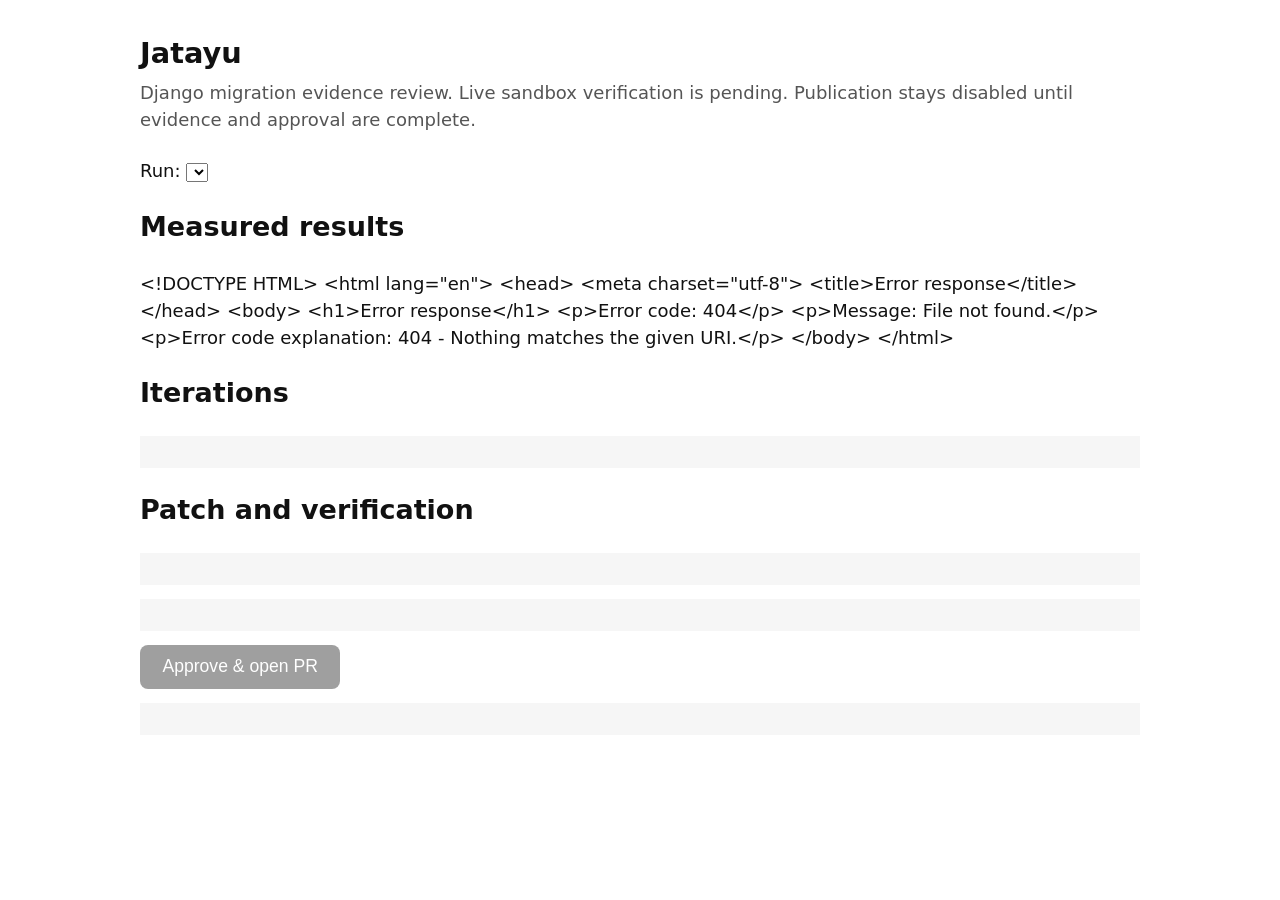
==== static/index.html @ 877a2724 "Jatayu Source" ====
<!doctype html>
<html lang="en">
<head>
<meta charset="utf-8">
<title>Jatayu</title>
<meta name="viewport" content="width=device-width, initial-scale=1">
<style>
  /* Thin control surface, not a dashboard (HACKATHON.md). Large type for the projector. */
  body { font: 18px/1.5 system-ui, sans-serif; margin: 2rem auto; max-width: 1000px; padding: 0 1rem; color: #111; }
  h1 { font-size: 1.8rem; margin: 0 0 .25rem; }
  .sub { color: #555; margin-bottom: 1.5rem; }
  table { border-collapse: collapse; width: 100%; margin: 1rem 0; }
  th, td { border-bottom: 1px solid #ddd; padding: .5rem; text-align: left; }
  .stages { display: flex; gap: .5rem; flex-wrap: wrap; }
  .stage { padding: .3rem .7rem; border-radius: 999px; background: #eee; }
  .stage.done { background: #d6f5dd; } .stage.fail { background: #fbd5d5; }
  button { font-size: 1.1rem; padding: .7rem 1.4rem; border: 0; border-radius: 8px; background: #111; color: #fff; cursor: pointer; }
  button:disabled { opacity: .4; cursor: default; }
  pre { background: #f6f6f6; padding: 1rem; overflow: auto; font-size: 14px; }
</style>
</head>
<body>
<h1>Jatayu</h1>
<div class="sub">Django migration evidence review. Live sandbox verification is pending. Publication stays disabled until evidence and approval are complete.</div>

<label>Run: <select id="run"></select></label>
<div class="stages" id="stages"></div>

<h2>Measured results</h2>
<div id="table">Loading…</div>

<h2>Iterations</h2>
<pre id="iters"></pre>

<h2>Patch and verification</h2>
<pre id="diff"></pre>
<pre id="blockers"></pre>

<button id="approve" disabled>Approve &amp; open PR</button>
<pre id="out"></pre>

<script>
// CP4: stream stages, show the diff list, wire Approve. Every number here comes from runs/*.json.
const $ = (id) => document.getElementById(id);
async function j(url, opts) { const r = await fetch(url, opts); if (!r.ok) throw new Error(await r.text()); return r.json(); }

async function load() {
  const runs = await j('/api/runs');
  $('run').replaceChildren(...runs.map(r => {
    const option = document.createElement('option');
    option.value = r.run_id; option.textContent = r.run_id; return option;
  }));
  const t = await j('/api/table');
  $('table').replaceChildren();
  if (t.rows.length) {
    const table = document.createElement('table');
    for (const [i, values] of [Object.keys(t.rows[0]), ...t.rows.map(Object.values)].entries()) {
      const row = table.insertRow();
      for (const value of values) { const cell = document.createElement(i === 0 ? 'th' : 'td'); cell.textContent = value; row.append(cell); }
    }
    $('table').append(table);
  } else $('table').textContent = 'No recorded runs yet.';
  if (runs.length) { $('run').value = runs[runs.length - 1].run_id; await show($('run').value); }
  else { $('blockers').textContent = 'No migration evidence yet. Complete the verification checkpoint first.'; }
}

async function show(id) {
  $('approve').disabled = true;
  const s = await j(`/api/runs/${encodeURIComponent(id)}`);
  const review = await j(`/api/runs/${encodeURIComponent(id)}/review`);
  if ($('run').value !== id) return;
  const its = s.iterations || [];
  $('stages').textContent = review.ready_for_review ? 'Ready for review' : 'Verification incomplete';
  $('iters').textContent = its.map(i => `#${i.n}: ${JSON.stringify(i.report.suite)} exploits=${JSON.stringify(i.report.exploits.map(e => [e.cve, e.blocked]))}`).join('\n');
  $('diff').textContent = review.diff || 'No reviewable patch available.';
  $('blockers').textContent = review.blockers.join('\n') || 'Evidence checks passed.';
  $('approve').disabled = !review.ready_for_review || !review.publication_available || !!s.pr_url;
  if (!review.publication_available) $('out').textContent = 'PR publication is not implemented yet.';
  $('approve').onclick = async () => {
    $('approve').disabled = true;
    try { $('out').textContent = JSON.stringify(await j(`/api/runs/${encodeURIComponent(id)}/approve`, {
      method: 'POST', headers: { 'Content-Type': 'application/json' }, body: JSON.stringify({patch_sha256: review.patch_sha256})
    }), null, 2); }
    catch (e) { $('out').textContent = e.message; }
  };
}
$('run').onchange = (e) => show(e.target.value).catch(err => $('out').textContent = err.message);
load().catch(e => $('table').textContent = e.message);
</script>
</body>
</html>
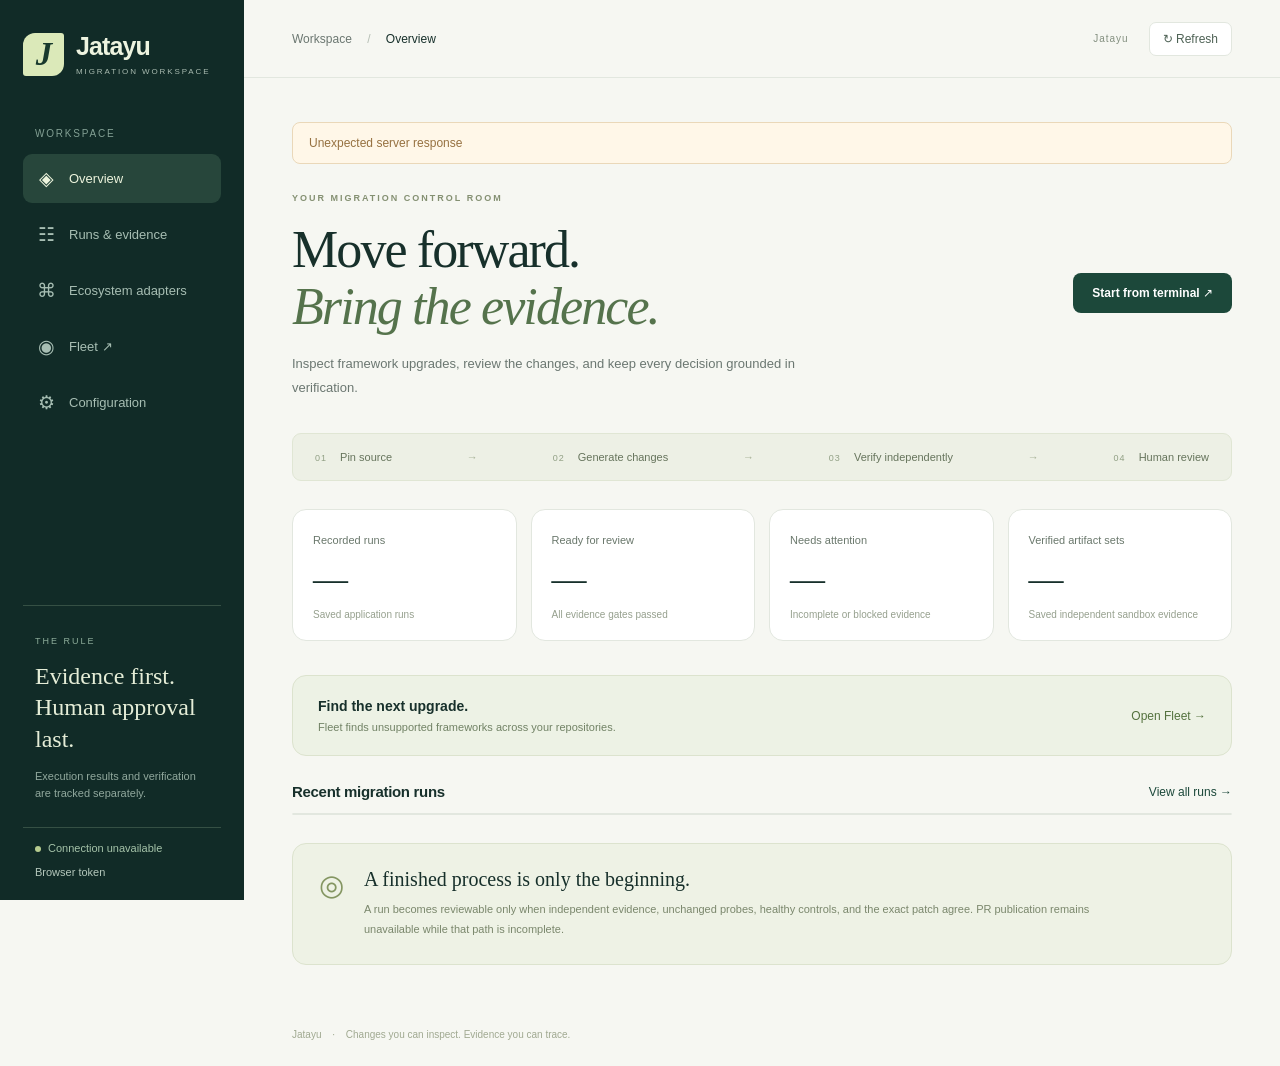
==== commit ebd4671e: "Add Runs evidence review on the shared Fleet server" ====
--- a/static/index.html
+++ b/static/index.html
@@ -1,91 +1,56 @@
 <!doctype html>
 <html lang="en">
 <head>
-<meta charset="utf-8">
-<title>Jatayu</title>
-<meta name="viewport" content="width=device-width, initial-scale=1">
-<style>
-  /* Thin control surface, not a dashboard (HACKATHON.md). Large type for the projector. */
-  body { font: 18px/1.5 system-ui, sans-serif; margin: 2rem auto; max-width: 1000px; padding: 0 1rem; color: #111; }
-  h1 { font-size: 1.8rem; margin: 0 0 .25rem; }
-  .sub { color: #555; margin-bottom: 1.5rem; }
-  table { border-collapse: collapse; width: 100%; margin: 1rem 0; }
-  th, td { border-bottom: 1px solid #ddd; padding: .5rem; text-align: left; }
-  .stages { display: flex; gap: .5rem; flex-wrap: wrap; }
-  .stage { padding: .3rem .7rem; border-radius: 999px; background: #eee; }
-  .stage.done { background: #d6f5dd; } .stage.fail { background: #fbd5d5; }
-  button { font-size: 1.1rem; padding: .7rem 1.4rem; border: 0; border-radius: 8px; background: #111; color: #fff; cursor: pointer; }
-  button:disabled { opacity: .4; cursor: default; }
-  pre { background: #f6f6f6; padding: 1rem; overflow: auto; font-size: 14px; }
-</style>
+  <meta charset="utf-8">
+  <meta name="viewport" content="width=device-width, initial-scale=1">
+  <meta name="theme-color" content="#112b27">
+  <title>Jatayu · Migration workspace</title>
+  <link rel="stylesheet" href="/static/app.css">
+  <script src="/static/app.js" defer></script>
 </head>
 <body>
-<h1>Jatayu</h1>
-<div class="sub">Django migration evidence review. Live sandbox verification is pending. Publication stays disabled until evidence and approval are complete.</div>
-
-<label>Run: <select id="run"></select></label>
-<div class="stages" id="stages"></div>
-
-<h2>Measured results</h2>
-<div id="table">Loading…</div>
-
-<h2>Iterations</h2>
-<pre id="iters"></pre>
-
-<h2>Patch and verification</h2>
-<pre id="diff"></pre>
-<pre id="blockers"></pre>
-
-<button id="approve" disabled>Approve &amp; open PR</button>
-<pre id="out"></pre>
-
-<script>
-// CP4: stream stages, show the diff list, wire Approve. Every number here comes from runs/*.json.
-const $ = (id) => document.getElementById(id);
-async function j(url, opts) { const r = await fetch(url, opts); if (!r.ok) throw new Error(await r.text()); return r.json(); }
-
-async function load() {
-  const runs = await j('/api/runs');
-  $('run').replaceChildren(...runs.map(r => {
-    const option = document.createElement('option');
-    option.value = r.run_id; option.textContent = r.run_id; return option;
-  }));
-  const t = await j('/api/table');
-  $('table').replaceChildren();
-  if (t.rows.length) {
-    const table = document.createElement('table');
-    for (const [i, values] of [Object.keys(t.rows[0]), ...t.rows.map(Object.values)].entries()) {
-      const row = table.insertRow();
-      for (const value of values) { const cell = document.createElement(i === 0 ? 'th' : 'td'); cell.textContent = value; row.append(cell); }
-    }
-    $('table').append(table);
-  } else $('table').textContent = 'No recorded runs yet.';
-  if (runs.length) { $('run').value = runs[runs.length - 1].run_id; await show($('run').value); }
-  else { $('blockers').textContent = 'No migration evidence yet. Complete the verification checkpoint first.'; }
-}
-
-async function show(id) {
-  $('approve').disabled = true;
-  const s = await j(`/api/runs/${encodeURIComponent(id)}`);
-  const review = await j(`/api/runs/${encodeURIComponent(id)}/review`);
-  if ($('run').value !== id) return;
-  const its = s.iterations || [];
-  $('stages').textContent = review.ready_for_review ? 'Ready for review' : 'Verification incomplete';
-  $('iters').textContent = its.map(i => `#${i.n}: ${JSON.stringify(i.report.suite)} exploits=${JSON.stringify(i.report.exploits.map(e => [e.cve, e.blocked]))}`).join('\n');
-  $('diff').textContent = review.diff || 'No reviewable patch available.';
-  $('blockers').textContent = review.blockers.join('\n') || 'Evidence checks passed.';
-  $('approve').disabled = !review.ready_for_review || !review.publication_available || !!s.pr_url;
-  if (!review.publication_available) $('out').textContent = 'PR publication is not implemented yet.';
-  $('approve').onclick = async () => {
-    $('approve').disabled = true;
-    try { $('out').textContent = JSON.stringify(await j(`/api/runs/${encodeURIComponent(id)}/approve`, {
-      method: 'POST', headers: { 'Content-Type': 'application/json' }, body: JSON.stringify({patch_sha256: review.patch_sha256})
-    }), null, 2); }
-    catch (e) { $('out').textContent = e.message; }
-  };
-}
-$('run').onchange = (e) => show(e.target.value).catch(err => $('out').textContent = err.message);
-load().catch(e => $('table').textContent = e.message);
-</script>
+  <aside class="sidebar">
+    <a class="brand" href="/" aria-label="Jatayu home"><span class="brand-mark">J</span><span>Jatayu<small>MIGRATION WORKSPACE</small></span></a>
+    <div class="workspace-label">WORKSPACE</div>
+    <nav aria-label="Main navigation">
+      <button class="nav active" data-view="overview"><span>◈</span> Overview</button>
+      <button class="nav" data-view="runs"><span>☷</span> Runs &amp; evidence</button>
+      <button class="nav" data-view="adapters"><span>⌘</span> Ecosystem adapters</button>
+      <a class="nav" href="/fleet"><span>◉</span> Fleet ↗</a>
+      <button class="nav" data-view="configuration"><span>⚙</span> Configuration</button>
+    </nav>
+    <div class="sidebar-note"><span class="tiny-label">THE RULE</span><p>Evidence first.<br>Human approval last.</p><small>Execution results and verification are tracked separately.</small></div>
+    <div class="sidebar-bottom"><span id="connection" class="connection">Connecting…</span><button id="access-button" class="text-button">Browser token</button></div>
+  </aside>
+  <div class="shell">
+    <header class="topbar"><span>Workspace <span class="slash">/</span> <strong id="breadcrumb">Overview</strong></span><div class="topbar-right"><span class="version" id="version">Jatayu</span><button class="quiet" id="refresh-button">↻ Refresh</button></div></header>
+    <main>
+      <div id="notice" class="notice" hidden role="status"></div>
+      <section id="view-overview" class="view">
+        <div class="page-heading"><div><span class="eyebrow">YOUR MIGRATION CONTROL ROOM</span><h1>Move forward.<br><em>Bring the evidence.</em></h1><p class="lede">Inspect framework upgrades, review the changes, and keep every decision grounded in verification.</p></div><button class="primary" id="new-run-button">Start from terminal ↗</button></div>
+        <div class="pipeline" aria-label="Migration process"><span><b>01</b> Pin source</span><i>→</i><span><b>02</b> Generate changes</span><i>→</i><span><b>03</b> Verify independently</span><i>→</i><span><b>04</b> Human review</span></div>
+        <div class="stats"><article><span>Recorded runs</span><strong id="count-runs">—</strong><small>Saved application runs</small></article><article><span>Ready for review</span><strong id="count-ready">—</strong><small>All evidence gates passed</small></article><article><span>Needs attention</span><strong id="count-blocked">—</strong><small>Incomplete or blocked evidence</small></article><article><span>Verified artifact sets</span><strong id="count-verified">—</strong><small>Saved independent sandbox evidence</small></article></div>
+        <a href="/fleet" class="fleet-callout"><span><strong>Find the next upgrade.</strong><small>Fleet finds unsupported frameworks across your repositories.</small></span><span>Open Fleet →</span></a>
+        <div class="section-heading"><h2>Recent migration runs</h2><button class="text-button" id="all-runs-button">View all runs →</button></div><div id="recent-runs" class="panel"></div>
+        <div class="principle"><span class="principle-icon">◎</span><div><h3>A finished process is only the beginning.</h3><p>A run becomes reviewable only when independent evidence, unchanged probes, healthy controls, and the exact patch agree. PR publication remains unavailable while that path is incomplete.</p></div></div>
+      </section>
+      <section id="view-runs" class="view" hidden>
+        <div class="compact-heading"><div><span class="eyebrow">INSPECT THE ACTUAL RESULT</span><h1>Runs &amp; evidence</h1><p class="muted">Review the recorded checks and the exact patch together.</p></div></div>
+        <div class="run-layout"><div class="panel run-picker"><label class="field-label" for="run-search">Find a run</label><input id="run-search" type="search" placeholder="Repository or run ID"><div id="run-list"></div></div><article class="panel detail-panel"><div id="run-empty" class="empty"><span class="empty-symbol">⌁</span><h3>Select a recorded run</h3><p>Its source, evidence, blockers, and patch will appear here.</p></div><div id="run-detail" hidden><div class="detail-heading"><div><span class="eyebrow">PINNED INPUT</span><h2 id="detail-repo"></h2><p id="detail-id" class="mono muted"></p></div><span id="detail-state" class="badge"></span></div><div id="evidence-facts" class="facts"></div><h3>Review blockers</h3><ul id="blocker-list" class="blocker-list"></ul><h3>Verification attempts</h3><div id="iteration-list" class="iterations"></div><div class="section-heading"><h3>Proposed patch</h3><button id="download-diff" class="quiet" disabled>↓ Download diff</button></div><pre id="patch" class="code-block">No patch available.</pre><div class="approval-bar"><div><strong>Approve the exact reviewed patch</strong><p id="approval-note">Publication is unavailable until verification and approval are complete.</p></div><button id="approve" class="primary" disabled>Approve &amp; open PR</button></div><pre id="approval-output" class="output" hidden></pre></div></article></div>
+      </section>
+      <section id="view-adapters" class="view" hidden><div class="compact-heading"><span class="eyebrow">ONE ENGINE, EXPLICIT CONTRACTS</span><h1>Ecosystem adapters</h1><p class="lede">Each ecosystem defines its inputs, upgrade guidance, commands, and verification requirements.</p></div><div id="adapter-list" class="adapter-grid"></div><div class="principle"><span class="principle-icon">↗</span><div><h3>Expand through proof.</h3><p>Preparation support is distinct from a completed migration. An ecosystem earns a verified claim only after a real saved run establishes it.</p></div></div></section>
+      <section id="view-configuration" class="view" hidden>
+        <div class="compact-heading"><span class="eyebrow">ONE SERVER, TWO VIEWS</span><h1>Workspace configuration</h1><p class="lede">Runs and Fleet share the same server and access settings. Credentials stay on the server; only their presence is shown here.</p></div>
+        <div class="deployment-grid">
+          <article class="panel deployment-card"><h2>Credentials</h2><div id="credential-list"></div><button class="quiet" id="configuration-access">Set browser token</button><p>Write actions require <code>JATAYU_DASHBOARD_TOKEN</code>. Without it, the server is read-only.</p></article>
+          <article class="panel deployment-card"><h2>Execution settings</h2><div id="configuration-facts"></div><p>Start migrations from the terminal. Browser launch and PR publication remain unavailable.</p></article>
+          <article class="panel deployment-card"><h2>Private deployment</h2><p>The existing Docker image serves both pages through <code>unpinned.server:app</code>. The Cloud Run script deploys privately. Keep the service behind your platform's authentication to protect read access.</p><pre class="code-block">bash deploy/cloudrun.sh</pre><p>Configure the cloud project and Secret Manager entries in <code>deploy/README.md</code> before deploying.</p></article>
+          <article class="panel deployment-card"><h2>Evidence survives in storage</h2><p>The workspace reads saved artifacts under <code>runs/</code>. Containers use ephemeral storage unless your hosting platform supplies persistence. A healthy service does not establish a verified migration.</p><a href="/healthz" class="text-button">Check server health →</a></article>
+        </div>
+      </section>
+    </main><footer>Jatayu <span>·</span> Changes you can inspect. Evidence you can trace.</footer>
+  </div>
+  <dialog id="access-dialog" aria-labelledby="access-title"><form id="access-form"><div class="dialog-heading"><div><span class="eyebrow">WRITE ACCESS</span><h2 id="access-title">Browser token</h2></div><button type="button" class="icon-button" data-close="access-dialog" aria-label="Close">×</button></div><p>Enter the server's dashboard token. It stays in this tab's memory and is sent only to this workspace. The server validates it when you take an action.</p><label class="field-label" for="access-token">Dashboard token</label><input id="access-token" type="password" autocomplete="off" required><div class="dialog-actions"><button type="button" class="quiet" id="forget-token">Forget token</button><button class="primary" type="submit">Save for this tab</button></div></form></dialog>
+  <dialog id="new-dialog" aria-labelledby="new-title"><div class="dialog-heading"><div><span class="eyebrow">START WITH A REAL INPUT</span><h2 id="new-title">Run from the terminal</h2></div><button type="button" class="icon-button" data-close="new-dialog" aria-label="Close">×</button></div><p>Use a public GitHub repository. Saved runs appear in this workspace when the command runs on the same server.</p><pre id="cli-command" class="code-block">uv run jatayu run https://github.com/OWNER/REPO --adapter django --target 5.2.18 --live</pre><p>Live execution uses your configured Gemini key. Independent sandbox artifact verification is still incomplete; a finished execution cannot currently enable publication.</p><div class="dialog-actions"><a href="/fleet" class="text-button">Find a repository in Fleet →</a><button class="primary" disabled>Browser launch unavailable</button></div></dialog>
 </body>
 </html>
--- a/static/app.css
+++ b/static/app.css
@@ -0,0 +1,7 @@
+:root{--ink:#17302b;--muted:#6b7771;--paper:#f6f7f2;--line:#e2e7df;--green:#1c483a;--lime:#dbe9b9;--orange:#cb6a3d;--white:#fff;--radius:14px;font-family:Inter,-apple-system,BlinkMacSystemFont,"Segoe UI",sans-serif;color:var(--ink);background:var(--paper);font-synthesis:none}*{box-sizing:border-box}body{margin:0}button,input,select{font:inherit}button,a{ -webkit-tap-highlight-color:transparent}button{cursor:pointer}button:disabled{cursor:not-allowed;opacity:.45}[hidden]{display:none!important}a{color:inherit}button{border:0}button:focus-visible,a:focus-visible{outline:3px solid #b3ce78;outline-offset:4px}input:focus,select:focus{outline:2px solid #8ba76c;border-color:transparent}.sidebar{width:244px;position:fixed;inset:0 auto 0 0;padding:32px 23px 22px;background:#112b27;color:#edf3df;display:flex;flex-direction:column}.brand{text-decoration:none;display:flex;align-items:center;gap:12px;font-size:25px;font-weight:650;letter-spacing:-.9px}.brand-mark{display:grid;place-items:center;width:41px;height:43px;background:var(--lime);color:#18392d;border-radius:12px 3px 12px 3px;font-family:Georgia,serif;font-size:33px;font-style:italic}.brand small{display:block;font-size:8px;font-weight:500;letter-spacing:1.9px;margin-top:6px;color:#a9bbb0}.workspace-label{font-size:10px;letter-spacing:1.8px;color:#83a094;margin:52px 12px 15px}nav{display:grid;gap:7px}.nav{background:transparent;color:#a7beb3;text-align:left;padding:13px 13px;border-radius:9px;font-size:13px;display:flex;gap:13px;align-items:center}.nav span{font-size:19px;width:20px;text-align:center}.nav.active{color:#edf4dd;background:#27463b}.nav:hover{background:#254037}.sidebar-note{margin-top:auto;border-top:1px solid #355044;padding:24px 12px}.tiny-label{font-size:9px;letter-spacing:2px;color:#8cab99}.sidebar-note p{font-family:Georgia,serif;font-size:24px;line-height:1.3;margin:13px 0;color:#e5edd7}.sidebar-note small{font-size:11px;line-height:1.6;display:block;color:#91a89d}.sidebar-bottom{padding:14px 12px 0;display:grid;gap:12px;border-top:1px solid #355044}.connection{font-size:11px;color:#a5c3a9}.connection:before{content:"";display:inline-block;width:6px;height:6px;background:#b6cc8f;border-radius:50%;margin-right:7px}.sidebar-bottom .text-button{color:#b5c8bc;text-align:left;font-size:11px}.shell{margin-left:244px}.topbar{height:78px;border-bottom:1px solid var(--line);padding:0 48px;display:flex;align-items:center;justify-content:space-between;font-size:12px;color:var(--muted)}.topbar strong{color:var(--ink);font-weight:500}.slash{margin:0 12px;color:#b6bfb5}.topbar-right{display:flex;gap:20px;align-items:center}.version{font-size:10px;letter-spacing:1px;color:#849080}.quiet{background:white;border:1px solid var(--line);border-radius:7px;padding:9px 13px;color:#4e6255;font-size:12px}.text-button{background:transparent;padding:0;color:var(--green);font-size:12px}.primary{background:var(--green);color:#fff;padding:13px 19px;border-radius:8px;font-size:12px;font-weight:550;white-space:nowrap}.primary:hover:not(:disabled){background:#2b5c47}main{max-width:1520px;padding:44px 48px 64px;margin:auto}.page-heading{display:flex;align-items:center;justify-content:space-between;gap:30px}.eyebrow{font-size:9px;letter-spacing:2px;font-weight:650;color:#849072}.page-heading h1{font-family:Georgia,"Times New Roman",serif;font-size:52px;line-height:1.1;letter-spacing:-1.9px;font-weight:400;margin:16px 0 17px}.page-heading h1 em{font-weight:400;color:#55734c}.lede{color:var(--muted);font-size:13px;line-height:1.8;max-width:540px;margin:0}.pipeline{margin:34px 0 28px;display:flex;align-items:center;justify-content:space-between;gap:10px;background:#edf0e5;border:1px solid #e0e6d4;border-radius:9px;padding:17px 22px;font-size:11px;color:#66745c}.pipeline b{font-size:9px;font-weight:500;letter-spacing:1px;color:#92a085;margin-right:10px}.pipeline i{font-style:normal;color:#a8b298}.stats{display:grid;grid-template-columns:repeat(4,minmax(0,1fr));gap:14px;margin-bottom:34px}.stats article{background:var(--white);border:1px solid var(--line);border-radius:var(--radius);padding:20px}.stats article>span{font-size:11px;color:#6a786c}.stats strong{display:block;font-family:Georgia,serif;font-size:35px;font-weight:400;margin:12px 0 9px}.stats small{display:block;color:#96a08e;font-size:10px}.section-heading{display:flex;align-items:center;justify-content:space-between;gap:15px;margin:27px 0 13px}.section-heading h2{font-size:15px;font-weight:550;margin:0}.section-heading .muted{font-size:10px}h3{font-size:12px;font-weight:600}h2{letter-spacing:-.3px}.muted{color:var(--muted);font-size:12px;line-height:1.7}.panel{background:white;border:1px solid var(--line);border-radius:var(--radius);overflow:hidden}.empty{padding:34px 24px;text-align:center}.empty h3{font-size:13px;margin:10px 0;color:#60725d}.empty p{color:#8a9484;font-size:11px;margin:8px 0;line-height:1.7}.empty-symbol{font-size:28px;color:#a8b79a}.row{display:flex;gap:16px;justify-content:space-between;align-items:center;padding:19px 22px;border-bottom:1px solid #edf0e9}.row:last-child{border-bottom:0}.row-main{min-width:0}.row-main strong{font-size:12px;font-weight:550;display:block;overflow-wrap:anywhere}.row-main small{font-size:10px;color:#8b9584;display:block;margin-top:6px}.row-actions{display:flex;gap:12px;align-items:center;flex-shrink:0}.badge{font-size:9px;font-weight:550;letter-spacing:.2px;padding:5px 9px;border-radius:5px;background:#edf0e7;color:#687b5b;white-space:nowrap}.badge.blocked,.badge.failed{background:#fbede3;color:#a46a3e}.badge.running,.badge.queued{background:#eaf0f8;color:#52749c}.badge.ready_for_review,.badge.completed{background:#eaf1df;color:#52703d}.badge.cancelled,.badge.interrupted{background:#f1eded;color:#8d7474}.principle{display:flex;gap:20px;align-items:flex-start;padding:24px 26px;margin-top:28px;border:1px solid #dce3ce;background:#eef2e5;border-radius:var(--radius)}.principle-icon{font-size:29px;color:#849662}.principle h3{font-family:Georgia,serif;font-size:20px;font-weight:400;margin:0 0 9px}.principle p{font-size:11px;line-height:1.8;color:#7a876c;margin:0;max-width:780px}.compact-heading h1{font-family:Georgia,serif;font-size:39px;letter-spacing:-1px;font-weight:400;margin:14px 0 15px}.compact-heading{margin-bottom:30px}.run-layout{display:grid;grid-template-columns:270px minmax(0,1fr);gap:20px}.run-picker{padding:19px 14px;align-self:start}.field-label{font-size:10px;color:#74806b;display:block;margin:17px 0 8px;font-weight:550}input,select{width:100%;border:1px solid #dde3d6;border-radius:7px;padding:11px 12px;background:white;color:var(--ink);font-size:12px}.run-picker .field-label{margin:0 0 9px}.run-choice{display:block;text-align:left;width:100%;background:transparent;border:1px solid transparent;border-radius:8px;padding:14px 10px;margin-top:7px;color:var(--ink)}.run-choice.selected{background:#f0f4e8;border-color:#dbe6cb}.run-choice strong{font-size:11px;display:block;overflow-wrap:anywhere}.run-choice small{font-size:9px;display:block;color:#8b9681;margin-top:6px;overflow-wrap:anywhere}.detail-panel{padding:26px}.detail-panel>.empty{padding:60px 20px}.detail-heading{display:flex;justify-content:space-between;gap:15px;align-items:flex-start}.detail-heading h2{font-size:19px;margin:10px 0}.mono{font-family:ui-monospace,SFMono-Regular,Consolas,monospace;font-size:10px;overflow-wrap:anywhere}.facts{display:grid;grid-template-columns:repeat(3,minmax(0,1fr));gap:12px;border-block:1px solid var(--line);padding:20px 0;margin:20px 0}.fact span{display:block;color:#8a957f;font-size:9px;margin-bottom:8px}.fact strong{font-size:11px;font-weight:550}.blocker-list{padding-left:18px;font-size:11px;line-height:1.9;color:#9b744f}.iterations{font-size:11px;color:#79866f}.iteration{padding:10px 0;border-bottom:1px solid #edf0e8}.code-block{background:#142923;color:#d9e6d3;padding:18px;border-radius:9px;font:11px/1.8 ui-monospace,SFMono-Regular,Consolas,monospace;overflow:auto;white-space:pre;max-height:520px;tab-size:4}.approval-bar{display:flex;gap:15px;align-items:center;justify-content:space-between;border-top:1px solid var(--line);padding-top:22px;margin-top:24px}.approval-bar strong{font-size:11px}.approval-bar p{font-size:10px;line-height:1.7;color:#8a967e;margin:7px 0 0}.output{font-size:11px;white-space:pre-wrap}.adapter-grid{display:grid;grid-template-columns:repeat(2,minmax(0,1fr));gap:20px}.adapter-card{padding:27px}.adapter-card .adapter-icon{display:grid;place-items:center;width:44px;height:44px;border-radius:10px;background:#edf2e4;color:#5b7545;font-size:20px}.adapter-card h2{font-size:20px;font-family:Georgia,serif;font-weight:400;margin:20px 0 9px}.adapter-card p{font-size:12px;color:#829077;line-height:1.8;min-height:65px}.adapter-card .badge{display:inline-block;margin:10px 0}.deployment-grid{display:grid;grid-template-columns:repeat(2,minmax(0,1fr));gap:20px}.deployment-card{padding:26px}.deployment-card h2{font-size:18px;font-family:Georgia,serif;font-weight:400}.deployment-card p{font-size:12px;line-height:1.8;color:#7d8b72}.step-number{color:#a8b791;font-family:Georgia,serif;font-size:23px}code{font:11px ui-monospace,SFMono-Regular,monospace;overflow-wrap:anywhere}footer{padding:0 48px 26px;font-size:10px;color:#a0a991}footer span{margin:0 8px}.notice{border:1px solid #ead8b9;background:#fff7e8;border-radius:8px;padding:13px 16px;font-size:12px;color:#967140;margin-bottom:23px}dialog{border:1px solid var(--line);border-radius:16px;padding:29px;width:min(520px,calc(100vw - 30px));color:var(--ink);box-shadow:0 25px 100px #10251e33}dialog::backdrop{background:#10251e88;backdrop-filter:blur(3px)}dialog h2{font-family:Georgia,serif;font-size:28px;font-weight:400;margin:11px 0 0}dialog p{font-size:12px;line-height:1.8;color:#7d8a73}.dialog-heading{display:flex;align-items:flex-start;justify-content:space-between;gap:20px}.icon-button{font-size:25px;color:#86947c;background:transparent;padding:0 4px}.dialog-actions{display:flex;justify-content:space-between;align-items:center;gap:15px;margin-top:25px}.form-grid{display:grid;grid-template-columns:1fr 1fr;gap:15px}.form-error{color:#ae633d!important;min-height:18px}.wide-dialog{width:min(850px,calc(100vw - 30px))}.wide-dialog .code-block{min-height:180px}
+@media(min-width:1500px){main{padding-top:55px}.page-heading h1{font-size:62px}.stats article{padding:24px}.pipeline{margin-top:42px}}
+@media(max-width:1050px){.sidebar{width:205px;padding-inline:16px}.shell{margin-left:205px}main{padding:30px 27px}.topbar{padding-inline:27px}.stats{grid-template-columns:repeat(2,1fr)}.pipeline{flex-wrap:wrap;justify-content:flex-start;gap:15px}.pipeline i{display:none}.run-layout{grid-template-columns:220px minmax(0,1fr)}.approval-bar{align-items:flex-start;flex-direction:column}.facts{grid-template-columns:1fr 1fr}.row{padding:16px}.page-heading h1{font-size:44px}.brand{font-size:22px}}
+@media(max-width:720px){.sidebar{position:relative;width:100%;padding:20px}.brand small{display:none}.brand-mark{width:34px;height:34px;font-size:27px}.workspace-label,.sidebar-note,.sidebar-bottom{display:none}nav{display:flex;overflow:auto;margin-top:18px;gap:5px}.nav{padding:10px;font-size:11px;white-space:nowrap}.nav span{font-size:15px;width:auto}.shell{margin-left:0}.topbar{height:57px;padding-inline:20px}.version{display:none}main{padding:26px 20px 45px}.page-heading{align-items:flex-start;flex-direction:column;gap:22px}.page-heading h1{font-size:43px}.pipeline{font-size:10px;padding:15px;gap:13px;margin-top:25px}.pipeline b{margin-right:5px}.stats{gap:10px}.stats article{padding:16px}.stats small{font-size:9px}.section-heading .muted{display:none}.run-layout,.adapter-grid,.deployment-grid{grid-template-columns:1fr}.run-picker{max-height:280px;overflow:auto}.detail-panel{padding:19px}.facts{gap:18px}.row{gap:10px}.row-actions{gap:8px}.row-actions .quiet{padding:8px;font-size:10px}.badge{font-size:8px}.principle{padding:20px}.principle-icon{display:none}footer{padding-inline:20px}.compact-heading h1{font-size:34px}.detail-heading{flex-direction:column}.detail-heading .badge{align-self:flex-start}}
+
+a.nav{text-decoration:none}.fleet-callout{display:flex;justify-content:space-between;align-items:center;gap:20px;border:1px solid #dce3ce;background:#edf2e5;padding:22px 25px;border-radius:14px;text-decoration:none;font-size:12px}.fleet-callout strong{display:block;font-size:14px;font-weight:550}.fleet-callout small{display:block;margin-top:7px;color:#718265;font-size:11px}.fleet-callout>span:last-child{white-space:nowrap;font-size:12px;color:#54723e}.credential{display:flex;justify-content:space-between;gap:10px;padding:16px 0;border-bottom:1px solid var(--line);font-size:11px;overflow-wrap:anywhere}.credential code{font-size:10px}.credential .badge{align-self:center}.deployment-card .quiet{margin-top:20px}.fact strong{overflow-wrap:anywhere}#detail-repo{overflow-wrap:anywhere}#configuration-facts .fact{padding:10px 0}.run-layout>*{min-width:0}.row-main{flex:1}.row-actions{flex-wrap:wrap;justify-content:flex-end;max-width:50%}.sidebar{overflow-y:auto}.notice{overflow-wrap:anywhere}.code-block{max-width:100%}
+@media(max-width:720px){.fleet-callout{align-items:flex-start;flex-direction:column}.topbar-right{gap:8px}.sidebar-bottom{display:flex;border-top:0;margin-top:10px;padding:6px 10px;align-items:center;justify-content:space-between}.sidebar-bottom .text-button{font-size:10px}.connection{font-size:10px}}
